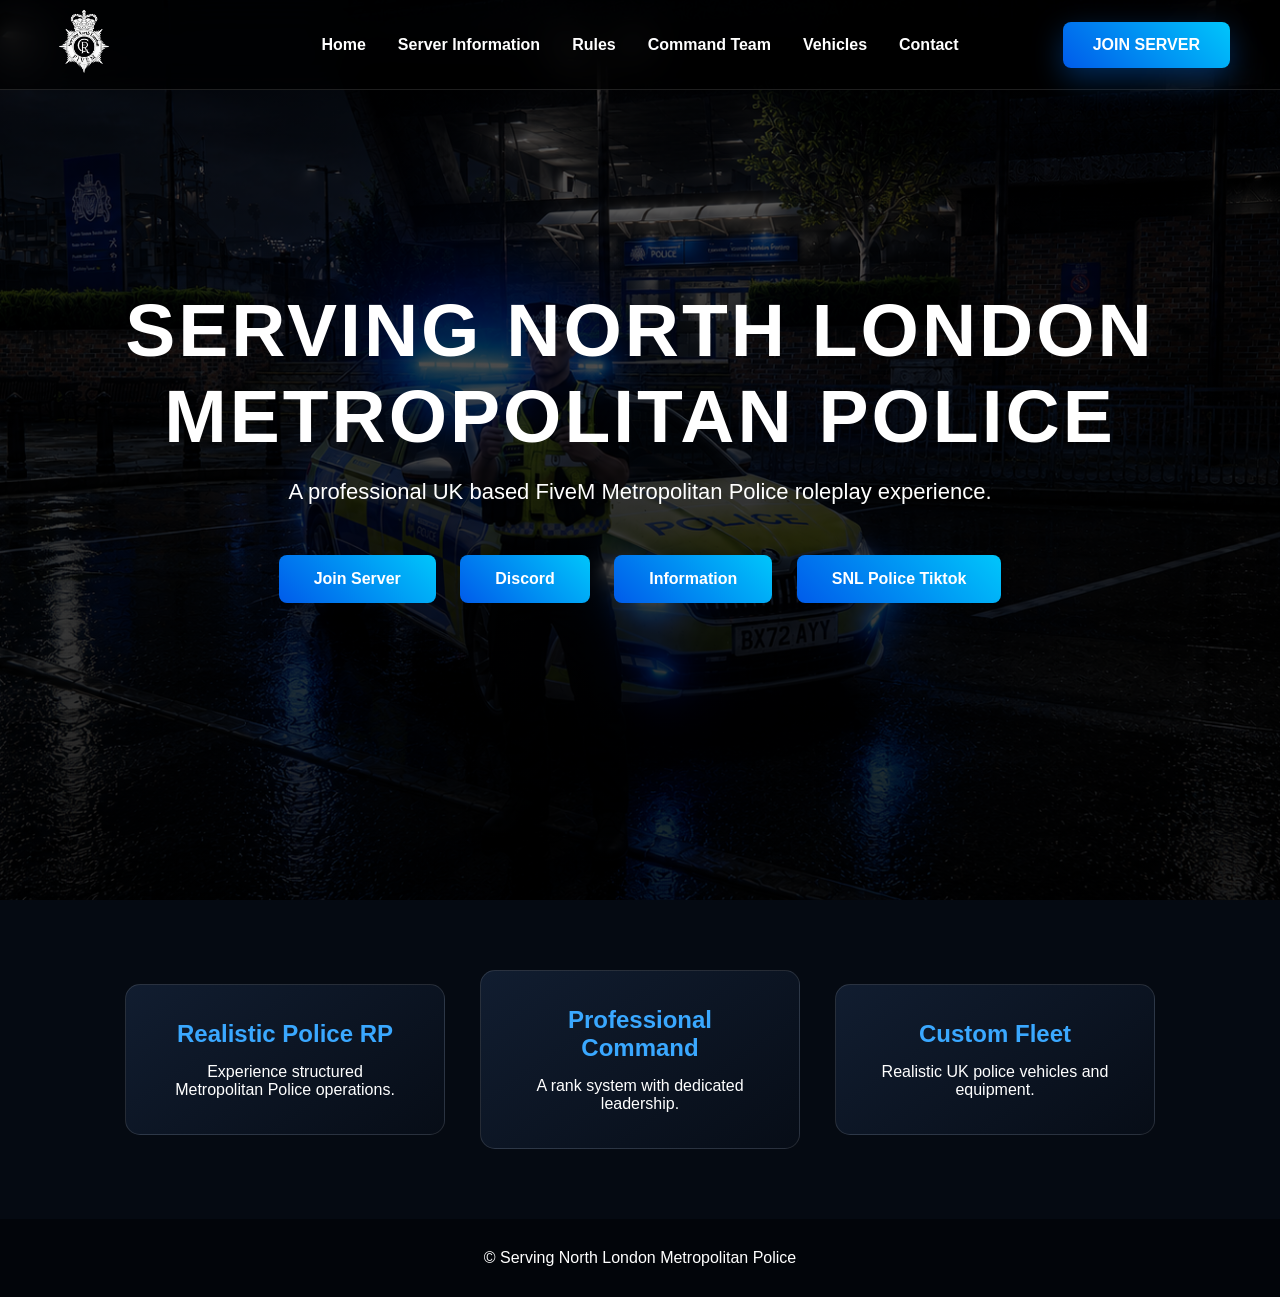
==== index.html @ 4cc56852 "Update index.html" ====
<!DOCTYPE html>
<html lang="en">
<head>

<meta charset="UTF-8">
<meta name="viewport" content="width=device-width, initial-scale=1.0">

<title>Serving North London Metropolitan Police</title>

<link rel="stylesheet" href="css/style.css">

</head>

<body>

<header>

<div class="logo">
<img src="assets/logo/logo.png" alt="SNLM Logo">
</div>


<nav>

<a href="index.html">Home</a>
<a href="pages/server-information.html">Server Information</a>
<a href="pages/rules.html">Rules</a>
<a href="pages/command-team.html">Command Team</a>
<a href="pages/vehicles.html">Vehicles</a>
<a href="pages/contact.html">Contact</a>

</nav>


<a class="join-btn" href="fivem://connect/YOURSERVERIP">
JOIN SERVER
</a>


</header>



<section class="hero">


<div class="hero-content">


<h1>
Serving North London<br>
Metropolitan Police
</h1>


<p>
A professional UK based FiveM Metropolitan Police roleplay experience.
</p>


<div class="buttons">

<a href="fivem://connect/YOURSERVERIP">
Join Server
</a>


<a href="https://discord.gg/M2RrcZ8p5r">
Discord
</a>


<a href="https://docs.google.com/document/d/106QF6Cqu2Uv6a-jAEwV073wMnLUGiTNUpIjXsE2EzgY/edit?usp=sharing" target="_blank">
Information
</a>

<a href="https://www.tiktok.com/@snl_metropolitan_police" target="_blank">
SNL Police Tiktok
</a>

</div>


</div>


</section>



<section class="features">


<div class="card">

<h2>
Realistic Police RP
</h2>

<p>
Experience structured Metropolitan Police operations.
</p>

</div>



<div class="card">

<h2>
Professional Command
</h2>

<p>
A rank system with dedicated leadership.
</p>

</div>



<div class="card">

<h2>
Custom Fleet
</h2>

<p>
Realistic UK police vehicles and equipment.
</p>

</div>


</section>



<footer>

<p>
© Serving North London Metropolitan Police
</p>

</footer>



<script src="javascript/script.js"></script>


</body>
</html>
---- css/style.css ----
/* =====================================================
   SERVING NORTH LONDON METROPOLITAN POLICE WEBSITE
   MAIN STYLESHEET
   ===================================================== */


/* RESET */

*{

margin:0;
padding:0;
box-sizing:border-box;

font-family:
"Segoe UI",
Arial,
sans-serif;

}



html{

scroll-behavior:smooth;

}



body{

background:#050a12;

color:white;

overflow-x:hidden;

animation:fadePage .8s ease;


}



/* PAGE LOAD */

@keyframes fadePage{


from{

opacity:0;

transform:translateY(15px);

}


to{

opacity:1;

transform:translateY(0);

}


}





/* =====================================================
   NAVIGATION
   ===================================================== */


header{


position:fixed;


top:0;

left:0;


width:100%;


height:90px;


background:

rgba(0,0,0,.72);


backdrop-filter:

blur(18px);



border-bottom:

1px solid rgba(255,255,255,.12);



z-index:999;


}



/* LOGO LEFT */

.logo{


position:absolute;


left:50px;


top:50%;


transform:translateY(-50%);


}



.logo img{


height:70px;


transition:.4s;


}



.logo img:hover{


transform:scale(1.1);


}



/* NAV CENTRE */

nav{


position:absolute;


left:50%;


top:50%;


transform:

translate(-50%,-50%);



display:flex;


gap:32px;


align-items:center;


}



nav a{


color:white;


text-decoration:none;


font-weight:600;


font-size:16px;


position:relative;


transition:.3s;


}



nav a:hover{


color:#2ea3ff;


}



nav a::after{


content:"";


position:absolute;


bottom:-8px;


left:0;


height:2px;


width:0;


background:#2ea3ff;


transition:.3s;


}



nav a:hover::after{


width:100%;


}





/* JOIN BUTTON */

.join-btn{


position:absolute;


right:50px;


top:50%;


transform:translateY(-50%);



padding:14px 30px;


border-radius:8px;


background:

linear-gradient(

45deg,

#005bea,

#00c6fb

);



color:white;


text-decoration:none;


font-weight:bold;


transition:.35s;


box-shadow:

0 10px 30px rgba(0,120,255,.35);


}



.join-btn:hover{


transform:

translateY(-50%)

scale(1.08);


}






/* =====================================================
   HERO
   ===================================================== */



.hero{


height:100vh;


display:flex;


align-items:center;


justify-content:center;


text-align:center;



background:


linear-gradient(

rgba(0,0,0,.6),

rgba(0,0,0,.85)

),


url("../assets/backgrounds/home.jpg");



background-size:cover;


background-position:center;


}



.hero-content{


animation:

slideUp 1s ease;


}




.hero h1{


font-size:

clamp(40px,6vw,75px);



text-transform:uppercase;


letter-spacing:3px;


}



.hero p{


margin-top:20px;


font-size:22px;


}




.buttons{


margin-top:40px;


}



.buttons a{


display:inline-block;


margin:10px;


padding:15px 35px;


background:

linear-gradient(

45deg,

#005bea,

#00c6fb

);



border-radius:8px;


color:white;


text-decoration:none;


font-weight:bold;


transition:.35s;


}



.buttons a:hover{


transform:

translateY(-6px);


}






@keyframes slideUp{


from{

opacity:0;

transform:translateY(50px);

}


to{

opacity:1;

transform:translateY(0);

}


}






/* =====================================================
   PAGE HEADERS
   ===================================================== */



.page-hero{


height:60vh;


display:flex;


justify-content:center;


align-items:center;


text-align:center;


padding-top:90px;


}



.page-hero h1{


font-size:

clamp(35px,5vw,60px);


text-transform:uppercase;


}




.server-bg{


background:

linear-gradient(

rgba(0,0,0,.7),

rgba(0,0,0,.85)

),

url("../assets/backgrounds/server.jpg");

background-size:cover;


}



.command-bg{


background:

linear-gradient(

rgba(0,0,0,.7),

rgba(0,0,0,.85)

),

url("../assets/backgrounds/command.jpg");

background-size:cover;


}



.vehicle-bg{


background:

linear-gradient(

rgba(0,0,0,.7),

rgba(0,0,0,.85)

),

url("../assets/backgrounds/vehicles.jpg");

background-size:cover;


}



.contact-bg{


background:

linear-gradient(

rgba(0,0,0,.7),

rgba(0,0,0,.85)

),

url("../assets/backgrounds/contact.jpg");

background-size:cover;


}







/* =====================================================
   CONTENT
   ===================================================== */



.content{


padding:

80px 8%;



line-height:1.8;


}




.content h2{


color:#3aa8ff;


font-size:32px;


margin:

35px 0 15px;


}





.content ul{


margin-left:35px;


}





/* =====================================================
   CARDS
   ===================================================== */



.features,
.team-grid{


display:flex;


justify-content:center;


align-items:center;


gap:35px;


flex-wrap:wrap;


padding:

70px 40px;


}




.card{


width:320px;


padding:35px;


background:

linear-gradient(

145deg,

#111d30,

#070d17

);



border-radius:15px;



border:

1px solid rgba(255,255,255,.12);



text-align:center;


transition:.4s;


}



.card:hover{


transform:

translateY(-12px);


border-color:#2ea3ff;



box-shadow:

0 20px 50px rgba(0,120,255,.25);


}




.card h2{


color:#3aa8ff;


margin-bottom:15px;


}







/* =====================================================
   IMAGES
   ===================================================== */


.profile{


width:160px;


height:160px;


border-radius:50%;


object-fit:cover;


border:

3px solid #2ea3ff;


}



.vehicle{


width:100%;


height:200px;


object-fit:contain;


}






/* =====================================================
   FOOTER
   ===================================================== */


footer{


padding:30px;


background:#02050a;


text-align:center;


}







/* =====================================================
   MOBILE
   ===================================================== */


@media(max-width:950px){



header{


height:auto;


padding:20px;


display:flex;


flex-direction:column;


gap:20px;


}



.logo{


position:static;


transform:none;


}



nav{


position:static;


transform:none;


display:flex;


flex-wrap:wrap;


justify-content:center;


gap:18px;


}



.join-btn{


position:static;


transform:none;


width:100%;


text-align:center;


}



.hero h1{


font-size:38px;


}



.hero p{


font-size:17px;


padding:0 20px;


}



.features,
.team-grid{


padding:40px 20px;


}



.card{


width:100%;


}



.content{


padding:

50px 25px;


}


}
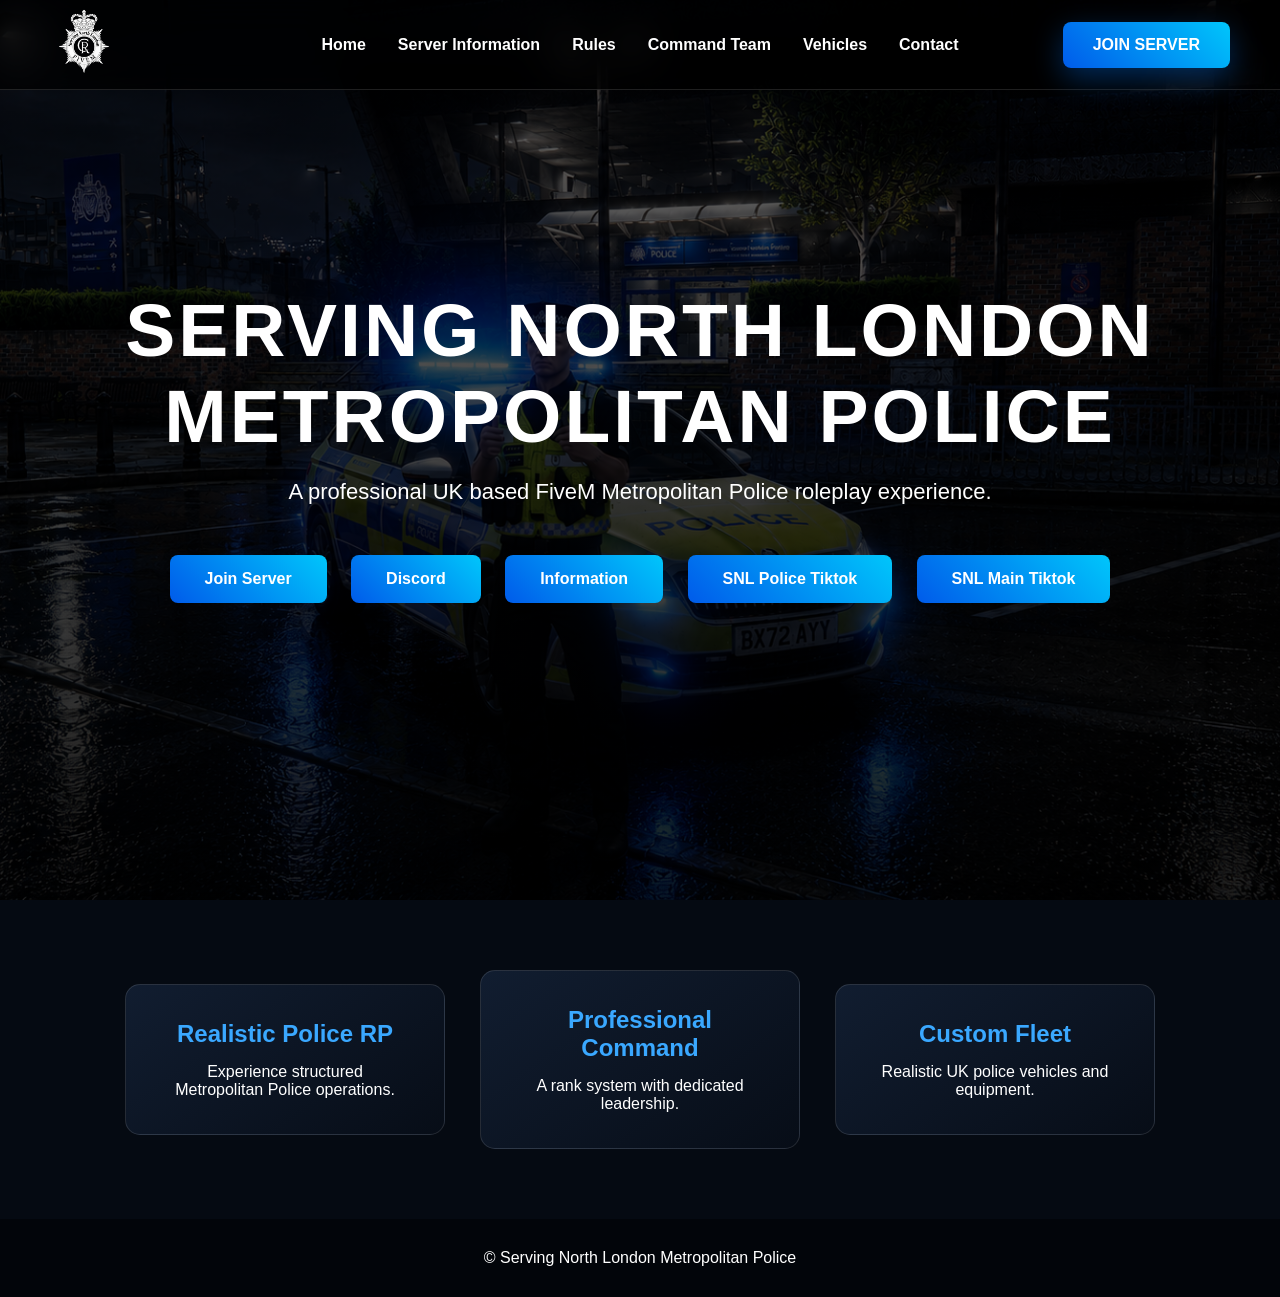
==== commit 943ef934: "Update index.html" ====
--- a/index.html
+++ b/index.html
@@ -78,8 +78,11 @@
 SNL Police Tiktok
 </a>
 
+<a href="https://www.tiktok.com/@servingnorthlondonfivem" target="_blank">
+SNL Main Tiktok
+</a>
+  
 </div>
-
 
 </div>
 
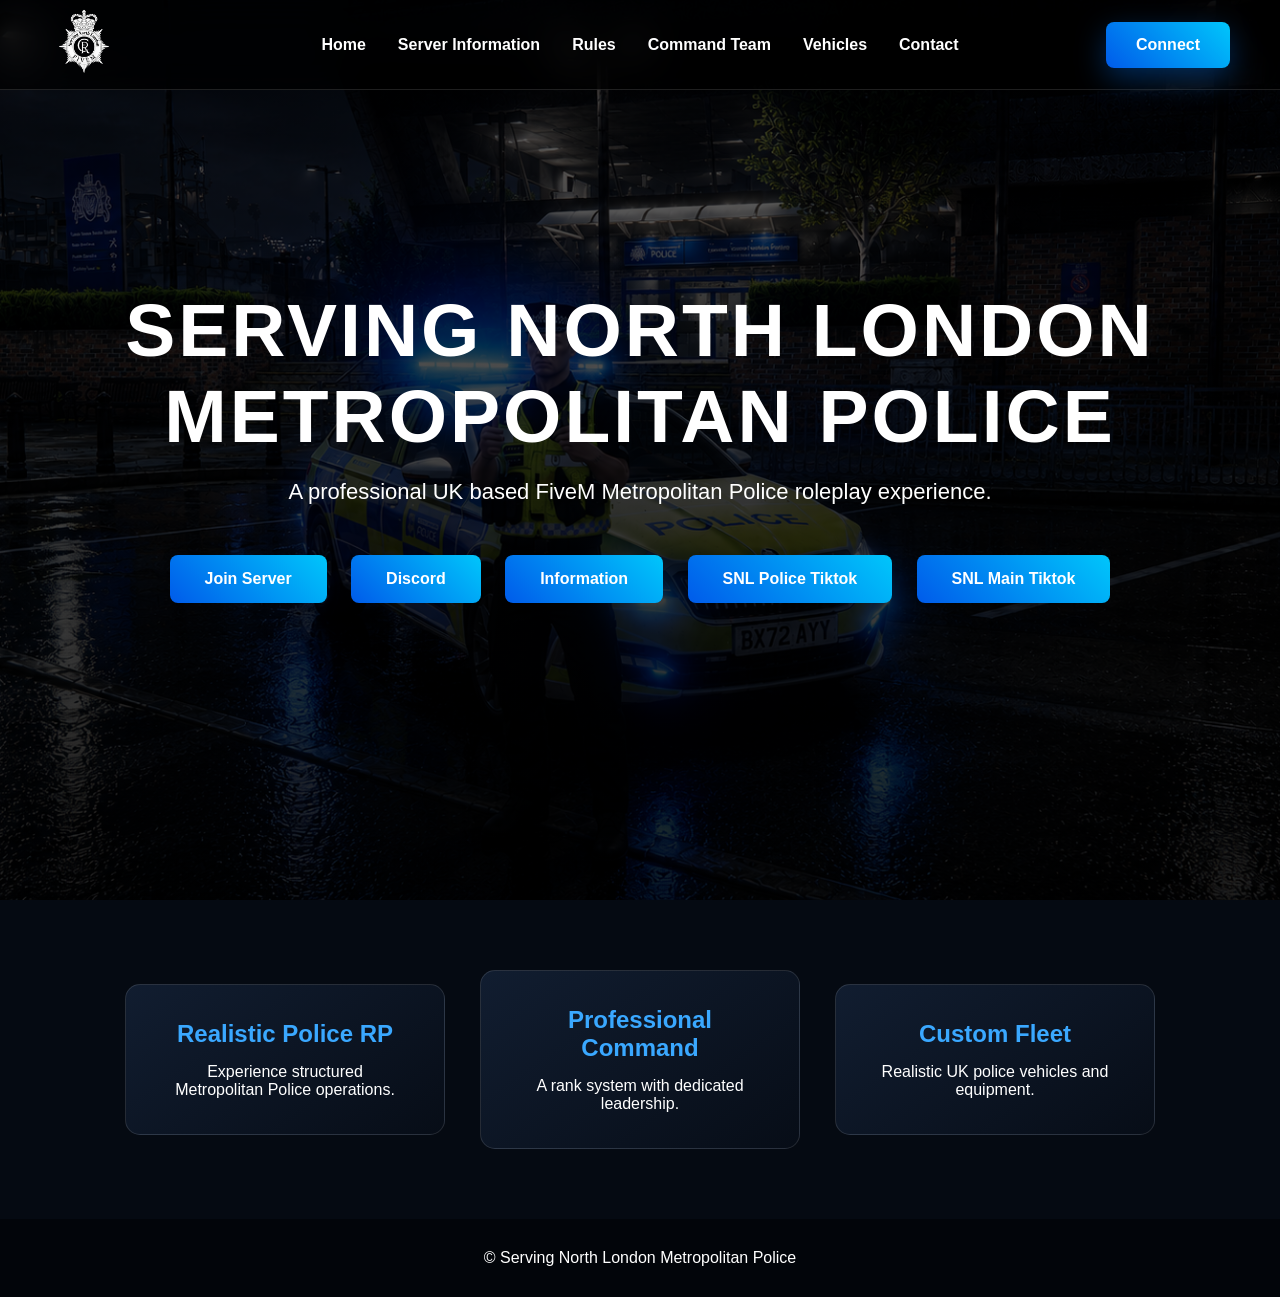
==== commit 751a567e: "Update index.html" ====
--- a/index.html
+++ b/index.html
@@ -32,8 +32,8 @@
 </nav>
 
 
-<a class="join-btn" href="fivem://connect/YOURSERVERIP">
-JOIN SERVER
+<a class="join-btn" href="cfx.re/join/6jv6a6">
+Connect
 </a>
 
 
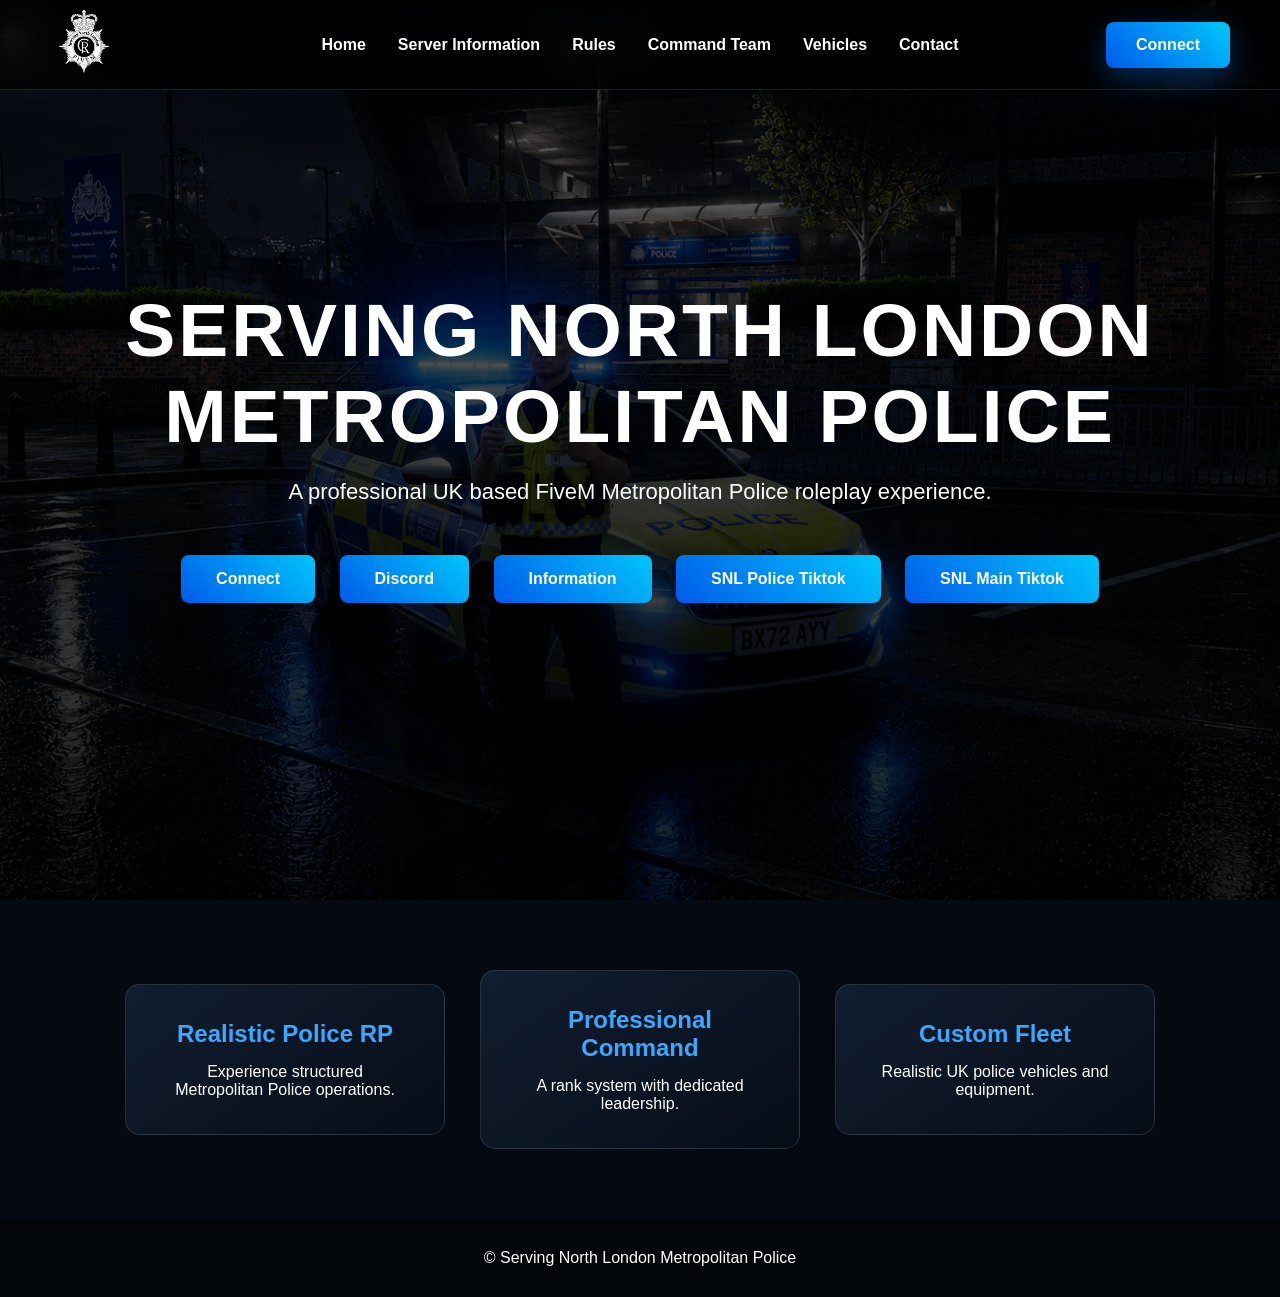
==== commit 588f990d: "Update index.html" ====
--- a/index.html
+++ b/index.html
@@ -60,8 +60,8 @@
 
 <div class="buttons">
 
-<a href="fivem://connect/YOURSERVERIP">
-Join Server
+<a href="cfx.re/join/6jv6a6">
+Connect
 </a>
 
 
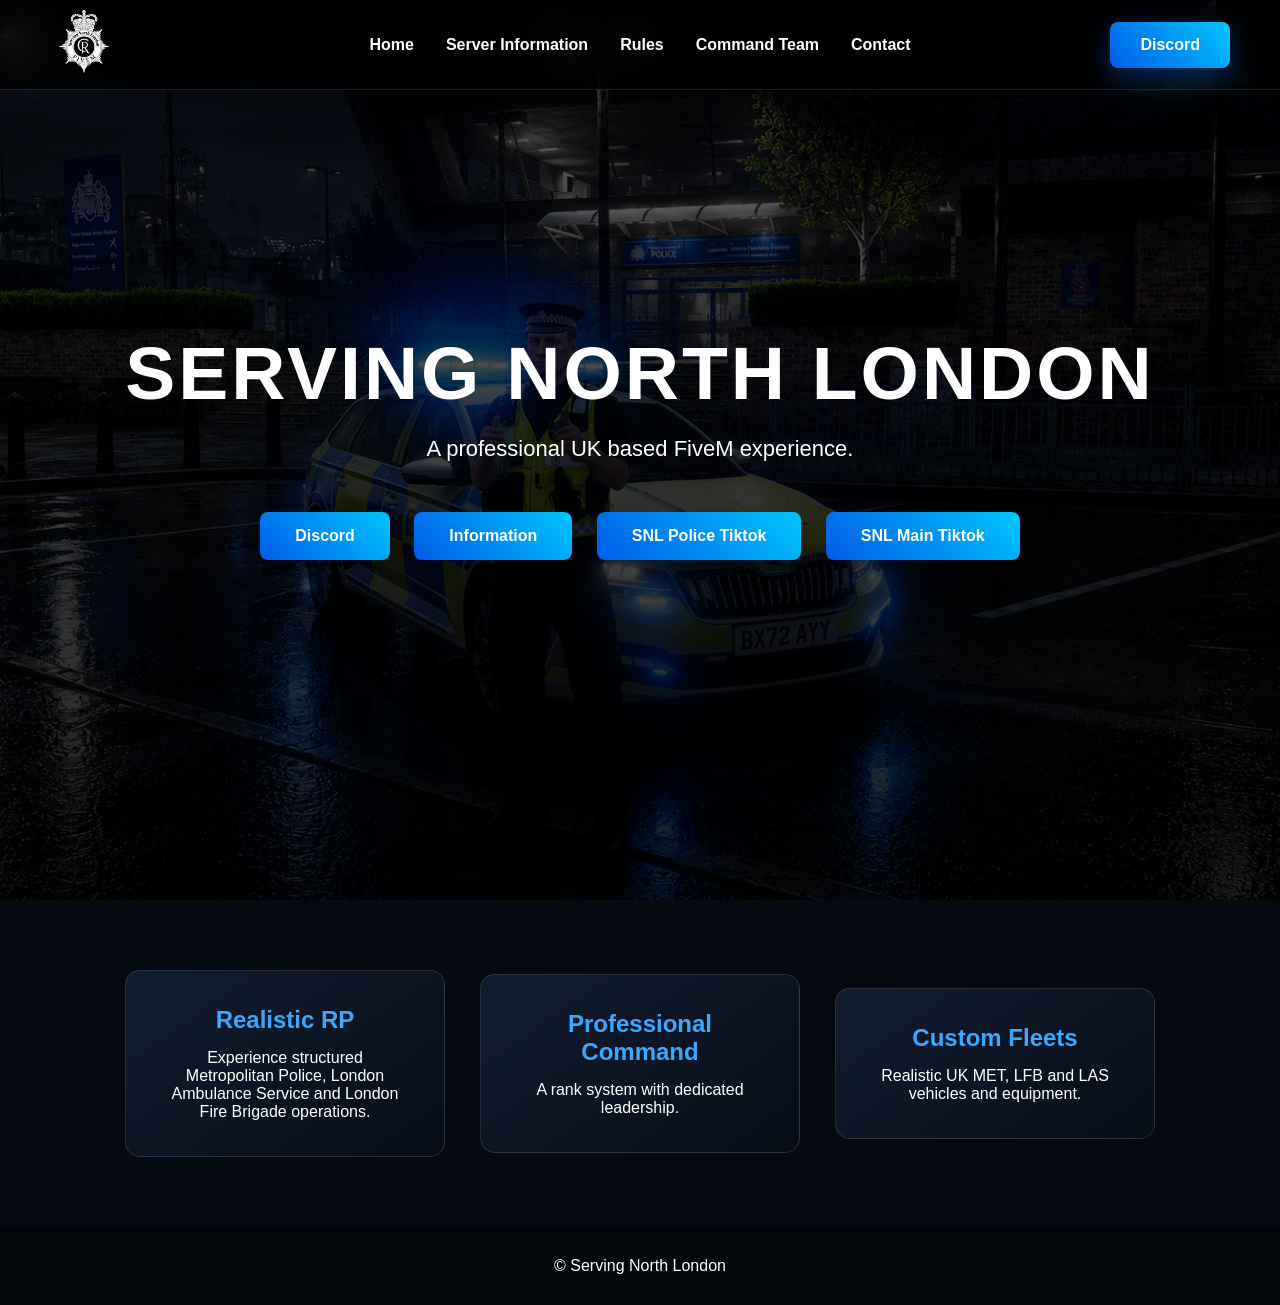
==== commit 45af8054: "Update index.html" ====
--- a/index.html
+++ b/index.html
@@ -5,7 +5,7 @@
 <meta charset="UTF-8">
 <meta name="viewport" content="width=device-width, initial-scale=1.0">
 
-<title>Serving North London Metropolitan Police</title>
+<title>Serving North London</title>
 
 <link rel="stylesheet" href="css/style.css">
 
@@ -26,14 +26,13 @@
 <a href="pages/server-information.html">Server Information</a>
 <a href="pages/rules.html">Rules</a>
 <a href="pages/command-team.html">Command Team</a>
-<a href="pages/vehicles.html">Vehicles</a>
 <a href="pages/contact.html">Contact</a>
 
 </nav>
 
 
-<a class="join-btn" href="cfx.re/join/6jv6a6">
-Connect
+<a class="join-btn" href="https://discord.gg/M2RrcZ8p5r">
+Discord 
 </a>
 
 
@@ -49,21 +48,15 @@
 
 <h1>
 Serving North London<br>
-Metropolitan Police
 </h1>
 
 
 <p>
-A professional UK based FiveM Metropolitan Police roleplay experience.
+A professional UK based FiveM experience.
 </p>
 
 
 <div class="buttons">
-
-<a href="cfx.re/join/6jv6a6">
-Connect
-</a>
-
 
 <a href="https://discord.gg/M2RrcZ8p5r">
 Discord
@@ -97,11 +90,11 @@
 <div class="card">
 
 <h2>
-Realistic Police RP
+Realistic RP
 </h2>
 
 <p>
-Experience structured Metropolitan Police operations.
+Experience structured Metropolitan Police, London Ambulance Service and London Fire Brigade operations.
 </p>
 
 </div>
@@ -125,11 +118,11 @@
 <div class="card">
 
 <h2>
-Custom Fleet
+Custom Fleets
 </h2>
 
 <p>
-Realistic UK police vehicles and equipment.
+Realistic UK MET, LFB and LAS vehicles and equipment.
 </p>
 
 </div>
@@ -142,7 +135,7 @@
 <footer>
 
 <p>
-© Serving North London Metropolitan Police
+© Serving North London
 </p>
 
 </footer>
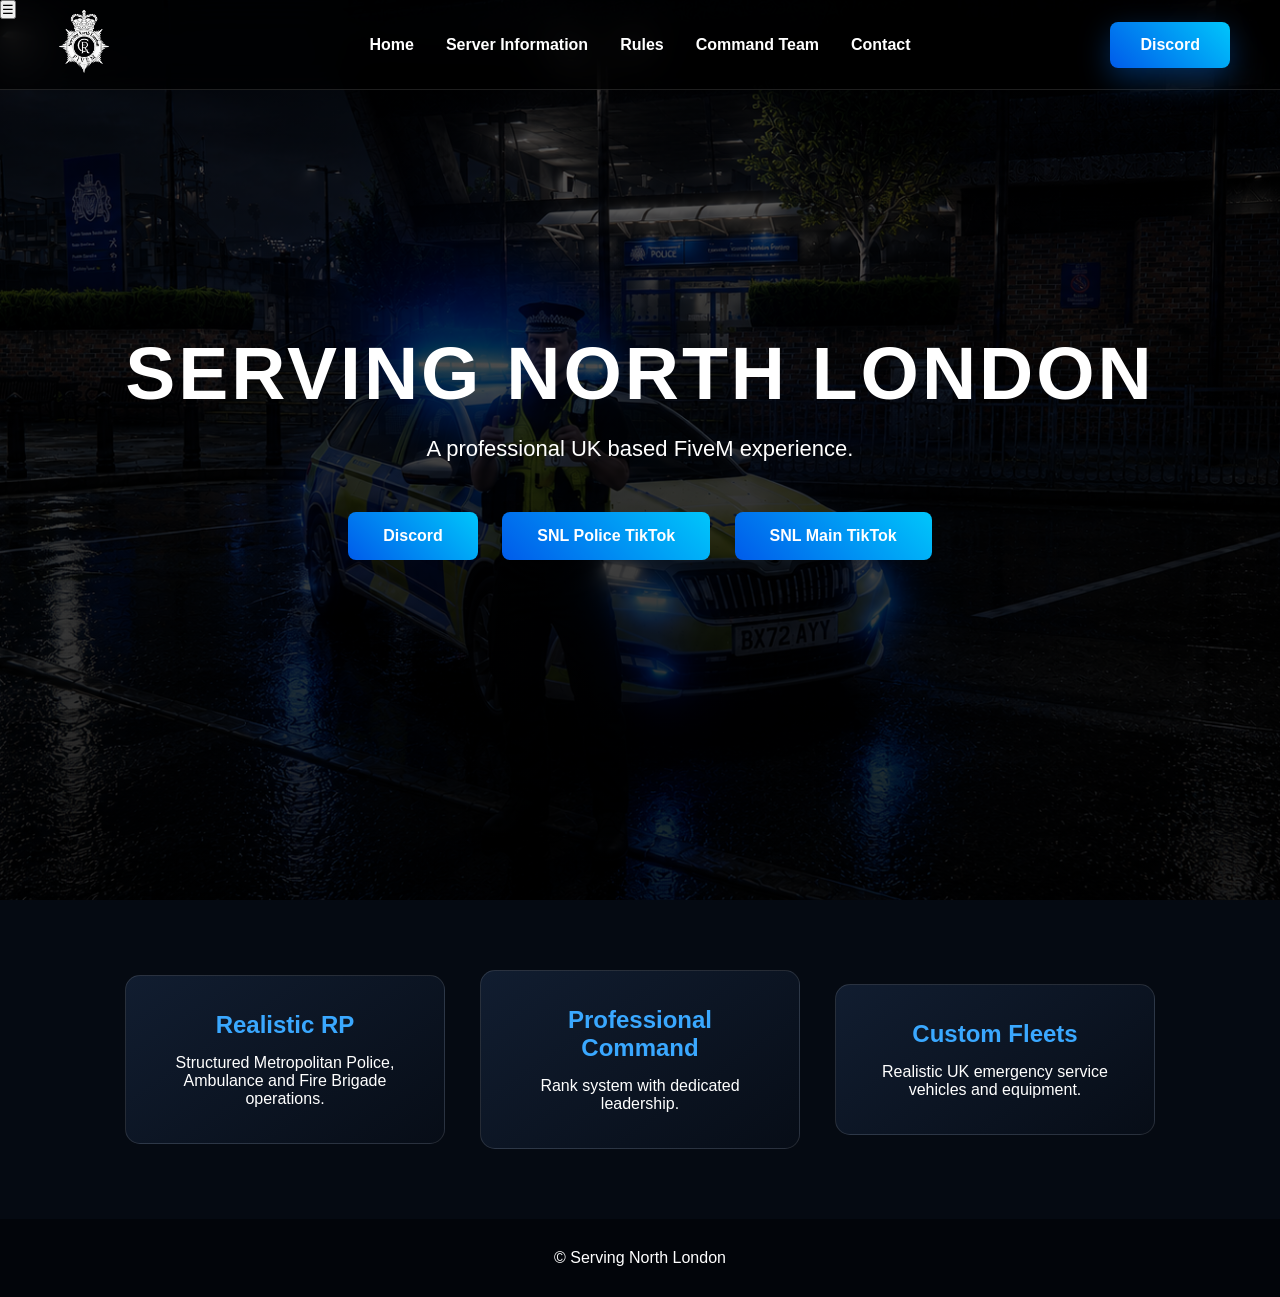
==== commit d415d603: "Update index.html" ====
--- a/index.html
+++ b/index.html
@@ -1,149 +1,96 @@
 <!DOCTYPE html>
 <html lang="en">
+
 <head>
-
 <meta charset="UTF-8">
 <meta name="viewport" content="width=device-width, initial-scale=1.0">
 
 <title>Serving North London</title>
 
 <link rel="stylesheet" href="css/style.css">
-
 </head>
 
 <body>
 
-<header>
+<header class="header">
 
-<div class="logo">
-<img src="assets/logo/logo.png" alt="SNLM Logo">
-</div>
+    <div class="logo">
+        <img src="assets/logo/logo.png" alt="Serving North London Logo">
+    </div>
 
+    <button class="menu-toggle">☰</button>
 
-<nav>
+    <nav class="nav">
+        <a href="index.html">Home</a>
+        <a href="pages/server-information.html">Server Information</a>
+        <a href="pages/rules.html">Rules</a>
+        <a href="pages/command-team.html">Command Team</a>
+        <a href="pages/contact.html">Contact</a>
+    </nav>
 
-<a href="index.html">Home</a>
-<a href="pages/server-information.html">Server Information</a>
-<a href="pages/rules.html">Rules</a>
-<a href="pages/command-team.html">Command Team</a>
-<a href="pages/contact.html">Contact</a>
-
-</nav>
-
-
-<a class="join-btn" href="https://discord.gg/M2RrcZ8p5r">
-Discord 
-</a>
-
+    <a class="join-btn"
+       href="https://discord.gg/M2RrcZ8p5r"
+       target="_blank"
+       rel="noopener noreferrer">
+        Discord
+    </a>
 
 </header>
 
-
+<main>
 
 <section class="hero">
 
+    <div class="hero-content">
 
-<div class="hero-content">
+        <h1>Serving North London</h1>
 
+        <p>A professional UK based FiveM experience.</p>
 
-<h1>
-Serving North London<br>
-</h1>
+        <div class="buttons">
 
+            <a href="https://discord.gg/M2RrcZ8p5r" target="_blank">Discord</a>
 
-<p>
-A professional UK based FiveM experience.
-</p>
+            <a href="https://www.tiktok.com/@snl_metropolitan_police" target="_blank">
+                SNL Police TikTok
+            </a>
 
+            <a href="https://www.tiktok.com/@servingnorthlondonfivem" target="_blank">
+                SNL Main TikTok
+            </a>
 
-<div class="buttons">
+        </div>
 
-<a href="https://discord.gg/M2RrcZ8p5r">
-Discord
-</a>
-
-
-<a href="https://docs.google.com/document/d/106QF6Cqu2Uv6a-jAEwV073wMnLUGiTNUpIjXsE2EzgY/edit?usp=sharing" target="_blank">
-Information
-</a>
-
-<a href="https://www.tiktok.com/@snl_metropolitan_police" target="_blank">
-SNL Police Tiktok
-</a>
-
-<a href="https://www.tiktok.com/@servingnorthlondonfivem" target="_blank">
-SNL Main Tiktok
-</a>
-  
-</div>
-
-</div>
-
+    </div>
 
 </section>
 
-
-
 <section class="features">
 
+    <div class="card">
+        <h2>Realistic RP</h2>
+        <p>Structured Metropolitan Police, Ambulance and Fire Brigade operations.</p>
+    </div>
 
-<div class="card">
+    <div class="card">
+        <h2>Professional Command</h2>
+        <p>Rank system with dedicated leadership.</p>
+    </div>
 
-<h2>
-Realistic RP
-</h2>
-
-<p>
-Experience structured Metropolitan Police, London Ambulance Service and London Fire Brigade operations.
-</p>
-
-</div>
-
-
-
-<div class="card">
-
-<h2>
-Professional Command
-</h2>
-
-<p>
-A rank system with dedicated leadership.
-</p>
-
-</div>
-
-
-
-<div class="card">
-
-<h2>
-Custom Fleets
-</h2>
-
-<p>
-Realistic UK MET, LFB and LAS vehicles and equipment.
-</p>
-
-</div>
-
+    <div class="card">
+        <h2>Custom Fleets</h2>
+        <p>Realistic UK emergency service vehicles and equipment.</p>
+    </div>
 
 </section>
 
-
+</main>
 
 <footer>
-
-<p>
-© Serving North London
-</p>
-
+<p>© Serving North London</p>
 </footer>
-
-
 
 <script src="javascript/script.js"></script>
 
-
 </body>
 </html>
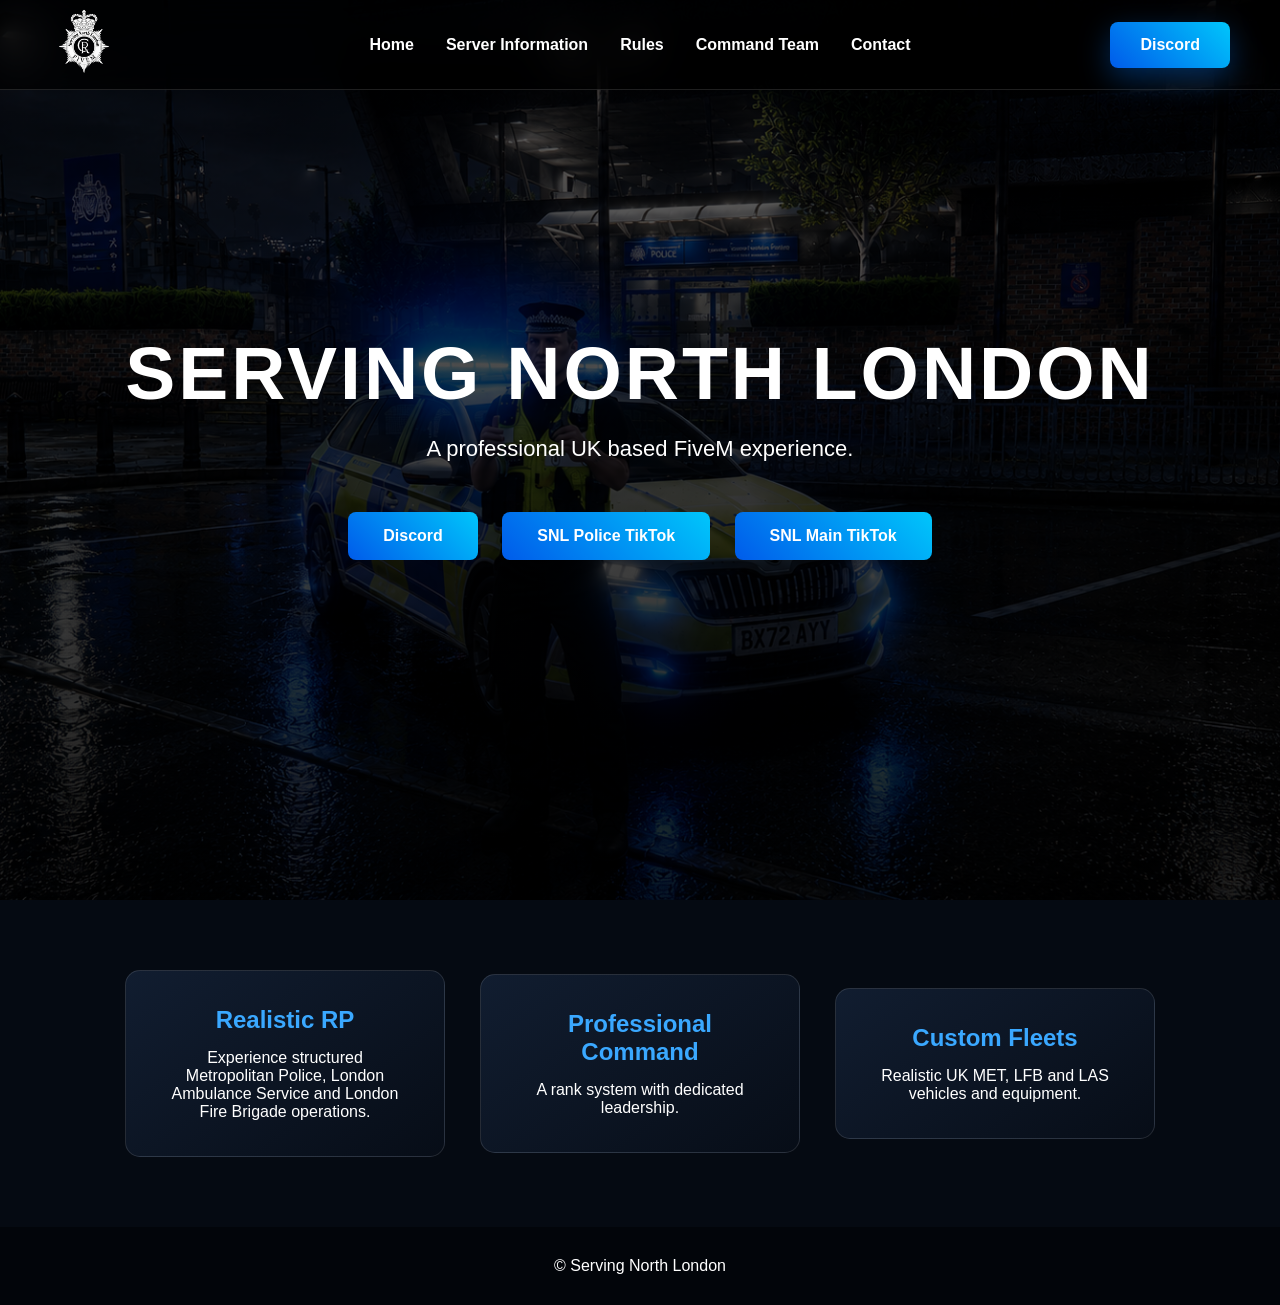
==== commit c5eaf5ec: "Update index.html" ====
--- a/index.html
+++ b/index.html
@@ -1,96 +1,82 @@
 <!DOCTYPE html>
 <html lang="en">
-
 <head>
-<meta charset="UTF-8">
-<meta name="viewport" content="width=device-width, initial-scale=1.0">
-
-<title>Serving North London</title>
-
-<link rel="stylesheet" href="css/style.css">
+  <meta charset="UTF-8" />
+  <meta name="viewport" content="width=device-width, initial-scale=1.0" />
+  <title>Serving North London</title>
+  <link rel="stylesheet" href="css/style.css" />
 </head>
 
 <body>
 
-<header class="header">
-
+  <header>
     <div class="logo">
-        <img src="assets/logo/logo.png" alt="Serving North London Logo">
+      <img src="assets/logo/logo.png" alt="SNLM Logo" />
     </div>
 
-    <button class="menu-toggle">☰</button>
-
-    <nav class="nav">
-        <a href="index.html">Home</a>
-        <a href="pages/server-information.html">Server Information</a>
-        <a href="pages/rules.html">Rules</a>
-        <a href="pages/command-team.html">Command Team</a>
-        <a href="pages/contact.html">Contact</a>
+    <nav>
+      <a href="index.html">Home</a>
+      <a href="pages/server-information.html">Server Information</a>
+      <a href="pages/rules.html">Rules</a>
+      <a href="pages/command-team.html">Command Team</a>
+      <a href="pages/contact.html">Contact</a>
     </nav>
 
-    <a class="join-btn"
-       href="https://discord.gg/M2RrcZ8p5r"
-       target="_blank"
-       rel="noopener noreferrer">
-        Discord
+    <a class="join-btn" href="https://discord.gg/M2RrcZ8p5r">
+      Discord
     </a>
+  </header>
 
-</header>
+  <section class="hero">
+    <div class="hero-content">
+      <h1>
+        Serving North London
+      </h1>
 
-<main>
+      <p>
+        A professional UK based FiveM experience.
+      </p>
 
-<section class="hero">
+      <div class="buttons">
+        <a href="https://discord.gg/M2RrcZ8p5r">Discord</a>
+        <a href="https://www.tiktok.com/@snl_metropolitan_police" target="_blank">
+          SNL Police TikTok
+        </a>
+        <a href="https://www.tiktok.com/@servingnorthlondonfivem" target="_blank">
+          SNL Main TikTok
+        </a>
+      </div>
+    </div>
+  </section>
 
-    <div class="hero-content">
-
-        <h1>Serving North London</h1>
-
-        <p>A professional UK based FiveM experience.</p>
-
-        <div class="buttons">
-
-            <a href="https://discord.gg/M2RrcZ8p5r" target="_blank">Discord</a>
-
-            <a href="https://www.tiktok.com/@snl_metropolitan_police" target="_blank">
-                SNL Police TikTok
-            </a>
-
-            <a href="https://www.tiktok.com/@servingnorthlondonfivem" target="_blank">
-                SNL Main TikTok
-            </a>
-
-        </div>
-
-    </div>
-
-</section>
-
-<section class="features">
-
+  <section class="features">
     <div class="card">
-        <h2>Realistic RP</h2>
-        <p>Structured Metropolitan Police, Ambulance and Fire Brigade operations.</p>
+      <h2>Realistic RP</h2>
+      <p>
+        Experience structured Metropolitan Police, London Ambulance Service and London Fire Brigade operations.
+      </p>
     </div>
 
     <div class="card">
-        <h2>Professional Command</h2>
-        <p>Rank system with dedicated leadership.</p>
+      <h2>Professional Command</h2>
+      <p>
+        A rank system with dedicated leadership.
+      </p>
     </div>
 
     <div class="card">
-        <h2>Custom Fleets</h2>
-        <p>Realistic UK emergency service vehicles and equipment.</p>
+      <h2>Custom Fleets</h2>
+      <p>
+        Realistic UK MET, LFB and LAS vehicles and equipment.
+      </p>
     </div>
+  </section>
 
-</section>
+  <footer>
+    <p>© Serving North London</p>
+  </footer>
 
-</main>
-
-<footer>
-<p>© Serving North London</p>
-</footer>
-
-<script src="javascript/script.js"></script>
+  <script src="javascript/script.js"></script>
 
 </body>
 </html>
--- a/css/style.css
+++ b/css/style.css
@@ -1,1075 +1,372 @@
 /* =====================================================
-   SERVING NORTH LONDON METROPOLITAN POLICE WEBSITE
-   MAIN STYLESHEET
-   ===================================================== */
-
+SERVING NORTH LONDON METROPOLITAN POLICE WEBSITE MAIN STYLESHEET
+===================================================== */
 
 /* RESET */
-
-*{
-
-margin:0;
-padding:0;
-box-sizing:border-box;
-
-font-family:
-"Segoe UI",
-Arial,
-sans-serif;
-
-}
-
-
-
-html{
-
-scroll-behavior:smooth;
-
-}
-
-
-
-body{
-
-background:#050a12;
-
-color:white;
-
-overflow-x:hidden;
-
-animation:fadePage .8s ease;
-
-
-}
-
-
+* {
+  margin: 0;
+  padding: 0;
+  box-sizing: border-box;
+  font-family: "Segoe UI", Arial, sans-serif;
+}
+
+html {
+  scroll-behavior: smooth;
+}
+
+body {
+  background: #050a12;
+  color: white;
+  overflow-x: hidden;
+  animation: fadePage 0.8s ease;
+}
 
 /* PAGE LOAD */
-
-@keyframes fadePage{
-
-
-from{
-
-opacity:0;
-
-transform:translateY(15px);
-
-}
-
-
-to{
-
-opacity:1;
-
-transform:translateY(0);
-
-}
-
-
-}
-
-
-
-
-
-/* =====================================================
-   NAVIGATION
-   ===================================================== */
-
-
-header{
-
-
-position:fixed;
-
-
-top:0;
-
-left:0;
-
-
-width:100%;
-
-
-height:90px;
-
-
-background:
-
-rgba(0,0,0,.72);
-
-
-backdrop-filter:
-
-blur(18px);
-
-
-
-border-bottom:
-
-1px solid rgba(255,255,255,.12);
-
-
-
-z-index:999;
-
-
-}
-
-
+@keyframes fadePage {
+  from {
+    opacity: 0;
+    transform: translateY(15px);
+  }
+  to {
+    opacity: 1;
+    transform: translateY(0);
+  }
+}
+
+/* =====================================================
+NAVIGATION
+===================================================== */
+
+header {
+  position: fixed;
+  top: 0;
+  left: 0;
+  width: 100%;
+  height: 90px;
+  background: rgba(0, 0, 0, 0.72);
+  backdrop-filter: blur(18px);
+  border-bottom: 1px solid rgba(255, 255, 255, 0.12);
+  z-index: 999;
+}
 
 /* LOGO LEFT */
-
-.logo{
-
-
-position:absolute;
-
-
-left:50px;
-
-
-top:50%;
-
-
-transform:translateY(-50%);
-
-
-}
-
-
-
-.logo img{
-
-
-height:70px;
-
-
-transition:.4s;
-
-
-}
-
-
-
-.logo img:hover{
-
-
-transform:scale(1.1);
-
-
-}
-
-
+.logo {
+  position: absolute;
+  left: 50px;
+  top: 50%;
+  transform: translateY(-50%);
+}
+
+.logo img {
+  height: 70px;
+  transition: 0.4s;
+}
+
+.logo img:hover {
+  transform: scale(1.1);
+}
 
 /* NAV CENTRE */
-
-nav{
-
-
-position:absolute;
-
-
-left:50%;
-
-
-top:50%;
-
-
-transform:
-
-translate(-50%,-50%);
-
-
-
-display:flex;
-
-
-gap:32px;
-
-
-align-items:center;
-
-
-}
-
-
-
-nav a{
-
-
-color:white;
-
-
-text-decoration:none;
-
-
-font-weight:600;
-
-
-font-size:16px;
-
-
-position:relative;
-
-
-transition:.3s;
-
-
-}
-
-
-
-nav a:hover{
-
-
-color:#2ea3ff;
-
-
-}
-
-
-
-nav a::after{
-
-
-content:"";
-
-
-position:absolute;
-
-
-bottom:-8px;
-
-
-left:0;
-
-
-height:2px;
-
-
-width:0;
-
-
-background:#2ea3ff;
-
-
-transition:.3s;
-
-
-}
-
-
-
-nav a:hover::after{
-
-
-width:100%;
-
-
-}
-
-
-
-
+nav {
+  position: absolute;
+  left: 50%;
+  top: 50%;
+  transform: translate(-50%, -50%);
+  display: flex;
+  gap: 32px;
+  align-items: center;
+}
+
+nav a {
+  color: white;
+  text-decoration: none;
+  font-weight: 600;
+  font-size: 16px;
+  position: relative;
+  transition: 0.3s;
+}
+
+nav a:hover {
+  color: #2ea3ff;
+}
+
+nav a::after {
+  content: "";
+  position: absolute;
+  bottom: -8px;
+  left: 0;
+  height: 2px;
+  width: 0;
+  background: #2ea3ff;
+  transition: 0.3s;
+}
+
+nav a:hover::after {
+  width: 100%;
+}
 
 /* JOIN BUTTON */
-
-.join-btn{
-
-
-position:absolute;
-
-
-right:50px;
-
-
-top:50%;
-
-
-transform:translateY(-50%);
-
-
-
-padding:14px 30px;
-
-
-border-radius:8px;
-
-
-background:
-
-linear-gradient(
-
-45deg,
-
-#005bea,
-
-#00c6fb
-
-);
-
-
-
-color:white;
-
-
-text-decoration:none;
-
-
-font-weight:bold;
-
-
-transition:.35s;
-
-
-box-shadow:
-
-0 10px 30px rgba(0,120,255,.35);
-
-
-}
-
-
-
-.join-btn:hover{
-
-
-transform:
-
-translateY(-50%)
-
-scale(1.08);
-
-
-}
-
-
-
-
-
-
-/* =====================================================
-   HERO
-   ===================================================== */
-
-
-
-.hero{
-
-
-height:100vh;
-
-
-display:flex;
-
-
-align-items:center;
-
-
-justify-content:center;
-
-
-text-align:center;
-
-
-
-background:
-
-
-linear-gradient(
-
-rgba(0,0,0,.6),
-
-rgba(0,0,0,.85)
-
-),
-
-
-url("../assets/backgrounds/home.jpg");
-
-
-
-background-size:cover;
-
-
-background-position:center;
-
-
-}
-
-
-
-.hero-content{
-
-
-animation:
-
-slideUp 1s ease;
-
-
-}
-
-
-
-
-.hero h1{
-
-
-font-size:
-
-clamp(40px,6vw,75px);
-
-
-
-text-transform:uppercase;
-
-
-letter-spacing:3px;
-
-
-}
-
-
-
-.hero p{
-
-
-margin-top:20px;
-
-
-font-size:22px;
-
-
-}
-
-
-
-
-.buttons{
-
-
-margin-top:40px;
-
-
-}
-
-
-
-.buttons a{
-
-
-display:inline-block;
-
-
-margin:10px;
-
-
-padding:15px 35px;
-
-
-background:
-
-linear-gradient(
-
-45deg,
-
-#005bea,
-
-#00c6fb
-
-);
-
-
-
-border-radius:8px;
-
-
-color:white;
-
-
-text-decoration:none;
-
-
-font-weight:bold;
-
-
-transition:.35s;
-
-
-}
-
-
-
-.buttons a:hover{
-
-
-transform:
-
-translateY(-6px);
-
-
-}
-
-
-
-
-
-
-@keyframes slideUp{
-
-
-from{
-
-opacity:0;
-
-transform:translateY(50px);
-
-}
-
-
-to{
-
-opacity:1;
-
-transform:translateY(0);
-
-}
-
-
-}
-
-
-
-
-
-
-/* =====================================================
-   PAGE HEADERS
-   ===================================================== */
-
-
-
-.page-hero{
-
-
-height:60vh;
-
-
-display:flex;
-
-
-justify-content:center;
-
-
-align-items:center;
-
-
-text-align:center;
-
-
-padding-top:90px;
-
-
-}
-
-
-
-.page-hero h1{
-
-
-font-size:
-
-clamp(35px,5vw,60px);
-
-
-text-transform:uppercase;
-
-
-}
-
-
-
-
-.server-bg{
-
-
-background:
-
-linear-gradient(
-
-rgba(0,0,0,.7),
-
-rgba(0,0,0,.85)
-
-),
-
-url("../assets/backgrounds/server.jpg");
-
-background-size:cover;
-
-
-}
-
-
-
-.command-bg{
-
-
-background:
-
-linear-gradient(
-
-rgba(0,0,0,.7),
-
-rgba(0,0,0,.85)
-
-),
-
-url("../assets/backgrounds/command.jpg");
-
-background-size:cover;
-
-
-}
-
-
-
-.vehicle-bg{
-
-
-background:
-
-linear-gradient(
-
-rgba(0,0,0,.7),
-
-rgba(0,0,0,.85)
-
-),
-
-url("../assets/backgrounds/vehicles.jpg");
-
-background-size:cover;
-
-
-}
-
-
-
-.contact-bg{
-
-
-background:
-
-linear-gradient(
-
-rgba(0,0,0,.7),
-
-rgba(0,0,0,.85)
-
-),
-
-url("../assets/backgrounds/contact.jpg");
-
-background-size:cover;
-
-
-}
-
-
-
-
-
-
-
-/* =====================================================
-   CONTENT
-   ===================================================== */
-
-
-
-.content{
-
-
-padding:
-
-80px 8%;
-
-
-
-line-height:1.8;
-
-
-}
-
-
-
-
-.content h2{
-
-
-color:#3aa8ff;
-
-
-font-size:32px;
-
-
-margin:
-
-35px 0 15px;
-
-
-}
-
-
-
-
-
-.content ul{
-
-
-margin-left:35px;
-
-
-}
-
-
-
-
-
-/* =====================================================
-   CARDS
-   ===================================================== */
-
-
+.join-btn {
+  position: absolute;
+  right: 50px;
+  top: 50%;
+  transform: translateY(-50%);
+  padding: 14px 30px;
+  border-radius: 8px;
+  background: linear-gradient(45deg, #005bea, #00c6fb);
+  color: white;
+  text-decoration: none;
+  font-weight: bold;
+  transition: 0.35s;
+  box-shadow: 0 10px 30px rgba(0, 120, 255, 0.35);
+}
+
+.join-btn:hover {
+  transform: translateY(-50%) scale(1.08);
+}
+
+/* =====================================================
+HERO
+===================================================== */
+
+.hero {
+  height: 100vh;
+  display: flex;
+  align-items: center;
+  justify-content: center;
+  text-align: center;
+  background: linear-gradient(
+      rgba(0, 0, 0, 0.6),
+      rgba(0, 0, 0, 0.85)
+    ),
+    url("../assets/backgrounds/home.jpg");
+  background-size: cover;
+  background-position: center;
+}
+
+.hero-content {
+  animation: slideUp 1s ease;
+}
+
+.hero h1 {
+  font-size: clamp(40px, 6vw, 75px);
+  text-transform: uppercase;
+  letter-spacing: 3px;
+}
+
+.hero p {
+  margin-top: 20px;
+  font-size: 22px;
+}
+
+.buttons {
+  margin-top: 40px;
+}
+
+.buttons a {
+  display: inline-block;
+  margin: 10px;
+  padding: 15px 35px;
+  background: linear-gradient(45deg, #005bea, #00c6fb);
+  border-radius: 8px;
+  color: white;
+  text-decoration: none;
+  font-weight: bold;
+  transition: 0.35s;
+}
+
+.buttons a:hover {
+  transform: translateY(-6px);
+}
+
+@keyframes slideUp {
+  from {
+    opacity: 0;
+    transform: translateY(50px);
+  }
+  to {
+    opacity: 1;
+    transform: translateY(0);
+  }
+}
+
+/* =====================================================
+PAGE HEADERS
+===================================================== */
+
+.page-hero {
+  height: 60vh;
+  display: flex;
+  justify-content: center;
+  align-items: center;
+  text-align: center;
+  padding-top: 90px;
+}
+
+.page-hero h1 {
+  font-size: clamp(35px, 5vw, 60px);
+  text-transform: uppercase;
+}
+
+.server-bg {
+  background: linear-gradient(rgba(0, 0, 0, 0.7), rgba(0, 0, 0, 0.85)),
+    url("../assets/backgrounds/server.jpg");
+  background-size: cover;
+}
+
+.command-bg {
+  background: linear-gradient(rgba(0, 0, 0, 0.7), rgba(0, 0, 0, 0.85)),
+    url("../assets/backgrounds/command.jpg");
+  background-size: cover;
+}
+
+.vehicle-bg {
+  background: linear-gradient(rgba(0, 0, 0, 0.7), rgba(0, 0, 0, 0.85)),
+    url("../assets/backgrounds/vehicles.jpg");
+  background-size: cover;
+}
+
+.contact-bg {
+  background: linear-gradient(rgba(0, 0, 0, 0.7), rgba(0, 0, 0, 0.85)),
+    url("../assets/backgrounds/contact.jpg");
+  background-size: cover;
+}
+
+/* =====================================================
+CONTENT
+===================================================== */
+
+.content {
+  padding: 80px 8%;
+  line-height: 1.8;
+}
+
+.content h2 {
+  color: #3aa8ff;
+  font-size: 32px;
+  margin: 35px 0 15px;
+}
+
+.content ul {
+  margin-left: 35px;
+}
+
+/* =====================================================
+CARDS
+===================================================== */
 
 .features,
-.team-grid{
-
-
-display:flex;
-
-
-justify-content:center;
-
-
-align-items:center;
-
-
-gap:35px;
-
-
-flex-wrap:wrap;
-
-
-padding:
-
-70px 40px;
-
-
-}
-
-
-
-
-.card{
-
-
-width:320px;
-
-
-padding:35px;
-
-
-background:
-
-linear-gradient(
-
-145deg,
-
-#111d30,
-
-#070d17
-
-);
-
-
-
-border-radius:15px;
-
-
-
-border:
-
-1px solid rgba(255,255,255,.12);
-
-
-
-text-align:center;
-
-
-transition:.4s;
-
-
-}
-
-
-
-.card:hover{
-
-
-transform:
-
-translateY(-12px);
-
-
-border-color:#2ea3ff;
-
-
-
-box-shadow:
-
-0 20px 50px rgba(0,120,255,.25);
-
-
-}
-
-
-
-
-.card h2{
-
-
-color:#3aa8ff;
-
-
-margin-bottom:15px;
-
-
-}
-
-
-
-
-
-
-
-/* =====================================================
-   IMAGES
-   ===================================================== */
-
-
-.profile{
-
-
-width:160px;
-
-
-height:160px;
-
-
-border-radius:50%;
-
-
-object-fit:cover;
-
-
-border:
-
-3px solid #2ea3ff;
-
-
-}
-
-
-
-.vehicle{
-
-
-width:100%;
-
-
-height:200px;
-
-
-object-fit:contain;
-
-
-}
-
-
-
-
-
-
-/* =====================================================
-   FOOTER
-   ===================================================== */
-
-
-footer{
-
-
-padding:30px;
-
-
-background:#02050a;
-
-
-text-align:center;
-
-
-}
-
-
-
-
-
-
-
-/* =====================================================
-   MOBILE
-   ===================================================== */
-
-
-@media(max-width:950px){
-
-
-
-header{
-
-
-height:auto;
-
-
-padding:20px;
-
-
-display:flex;
-
-
-flex-direction:column;
-
-
-gap:20px;
-
-
-}
-
-
-
-.logo{
-
-
-position:static;
-
-
-transform:none;
-
-
-}
-
-
-
-nav{
-
-
-position:static;
-
-
-transform:none;
-
-
-display:flex;
-
-
-flex-wrap:wrap;
-
-
-justify-content:center;
-
-
-gap:18px;
-
-
-}
-
-
-
-.join-btn{
-
-
-position:static;
-
-
-transform:none;
-
-
-width:100%;
-
-
-text-align:center;
-
-
-}
-
-
-
-.hero h1{
-
-
-font-size:38px;
-
-
-}
-
-
-
-.hero p{
-
-
-font-size:17px;
-
-
-padding:0 20px;
-
-
-}
-
-
-
-.features,
-.team-grid{
-
-
-padding:40px 20px;
-
-
-}
-
-
-
-.card{
-
-
-width:100%;
-
-
-}
-
-
-
-.content{
-
-
-padding:
-
-50px 25px;
-
-
-}
-
-
-}+.team-grid {
+  display: flex;
+  justify-content: center;
+  align-items: center;
+  gap: 35px;
+  flex-wrap: wrap;
+  padding: 70px 40px;
+}
+
+.card {
+  width: 320px;
+  padding: 35px;
+  background: linear-gradient(145deg, #111d30, #070d17);
+  border-radius: 15px;
+  border: 1px solid rgba(255, 255, 255, 0.12);
+  text-align: center;
+  transition: 0.4s;
+}
+
+.card:hover {
+  transform: translateY(-12px);
+  border-color: #2ea3ff;
+  box-shadow: 0 20px 50px rgba(0, 120, 255, 0.25);
+}
+
+.card h2 {
+  color: #3aa8ff;
+  margin-bottom: 15px;
+}
+
+/* =====================================================
+IMAGES
+===================================================== */
+
+.profile {
+  width: 160px;
+  height: 160px;
+  border-radius: 50%;
+  object-fit: cover;
+  border: 3px solid #2ea3ff;
+}
+
+.vehicle {
+  width: 100%;
+  height: 200px;
+  object-fit: contain;
+}
+
+/* =====================================================
+FOOTER
+===================================================== */
+
+footer {
+  padding: 30px;
+  background: #02050a;
+  text-align: center;
+}
+
+/* =====================================================
+MOBILE
+===================================================== */
+
+@media (max-width: 950px) {
+  header {
+    height: auto;
+    padding: 20px;
+    display: flex;
+    flex-direction: column;
+    gap: 20px;
+  }
+
+  .logo {
+    position: static;
+    transform: none;
+  }
+
+  nav {
+    position: static;
+    transform: none;
+    display: flex;
+    flex-wrap: wrap;
+    justify-content: center;
+    gap: 18px;
+  }
+
+  .join-btn {
+    position: static;
+    transform: none;
+    width: 100%;
+    text-align: center;
+  }
+
+  .hero h1 {
+    font-size: 38px;
+  }
+
+  .hero p {
+    font-size: 17px;
+    padding: 0 20px;
+  }
+
+  .features,
+  .team-grid {
+    padding: 40px 20px;
+  }
+
+  .card {
+    width: 100%;
+  }
+
+  .content {
+    padding: 50px 25px;
+  }
+}
